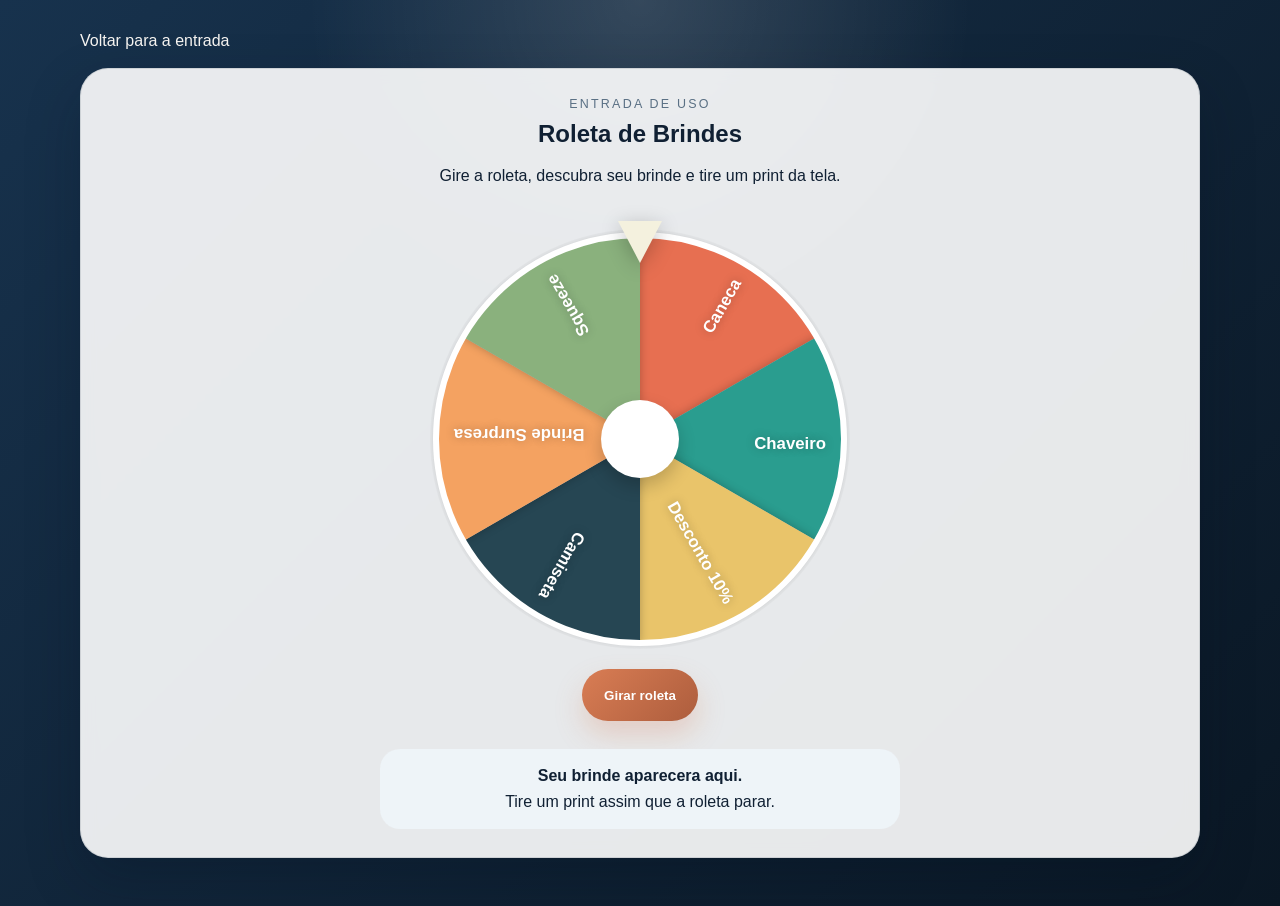
==== uso.html @ bead888b "Add files via upload" ====
<!DOCTYPE html>
<html lang="pt-BR">
  <head>
    <meta charset="UTF-8" />
    <meta name="viewport" content="width=device-width, initial-scale=1.0" />
    <title>Entrada de Uso | Roleta Eden</title>
    <link rel="stylesheet" href="./styles.css" />
  </head>
  <body class="use-page">
    <main class="page-shell">
      <a class="back-link" href="./index.html">Voltar para a entrada</a>
      <section class="panel use-panel">
        <div class="copy-block">
          <p class="eyebrow">Entrada de Uso</p>
          <h1 id="wheel-title">Roleta de Brindes</h1>
          <p id="wheel-subtitle">
            Gire a roleta, descubra seu brinde e tire um print da tela.
          </p>
        </div>

        <div class="wheel-area">
          <div class="wheel-frame">
            <div class="pointer"></div>
            <canvas id="wheel-canvas" width="420" height="420"></canvas>
            <div class="wheel-center"></div>
          </div>
          <button id="spin-button" class="primary-button">Girar roleta</button>
        </div>

        <div class="result-box" id="result-box">
          <strong>Seu brinde aparecera aqui.</strong>
          <span>Tire um print assim que a roleta parar.</span>
        </div>
      </section>
    </main>

    <script src="./uso.js"></script>
  </body>
</html>
---- styles.css ----
:root {
  --bg-start: #17324d;
  --bg-end: #0a1724;
  --panel: rgba(255, 255, 255, 0.9);
  --text: #102033;
  --accent: #d97d54;
  --accent-dark: #ad5d3d;
  --secondary: #30546f;
  --border: rgba(16, 32, 51, 0.12);
  --shadow: 0 22px 55px rgba(6, 18, 34, 0.24);
}

* {
  box-sizing: border-box;
}

body {
  margin: 0;
  min-height: 100vh;
  font-family: "Trebuchet MS", sans-serif;
  color: var(--text);
  background:
    radial-gradient(circle at top, rgba(255, 255, 255, 0.14), transparent 30%),
    linear-gradient(135deg, var(--bg-start), var(--bg-end));
}

.landing-shell,
.page-shell {
  width: min(1120px, calc(100% - 32px));
  margin: 0 auto;
  padding: 32px 0 48px;
}

.landing-shell {
  min-height: 100vh;
  display: grid;
  place-items: center;
}

.landing-card,
.panel {
  background: var(--panel);
  border: 1px solid var(--border);
  border-radius: 28px;
  box-shadow: var(--shadow);
  backdrop-filter: blur(8px);
}

.landing-card {
  max-width: 760px;
  padding: 48px;
}

.panel {
  padding: 28px;
}

.eyebrow {
  margin: 0 0 10px;
  text-transform: uppercase;
  letter-spacing: 0.18em;
  font-size: 0.78rem;
  color: #5a7084;
}

h1,
h2,
p {
  margin-top: 0;
}

h1,
h2 {
  line-height: 1.1;
}

.intro {
  font-size: 1.05rem;
  max-width: 56ch;
}

.entry-links {
  display: flex;
  gap: 16px;
  flex-wrap: wrap;
  margin-top: 32px;
}

.entry-link,
.primary-button,
.secondary-button {
  display: inline-flex;
  align-items: center;
  justify-content: center;
  min-height: 52px;
  padding: 0 22px;
  border-radius: 999px;
  font-weight: 700;
  text-decoration: none;
  cursor: pointer;
  transition: transform 0.2s ease, box-shadow 0.2s ease, background 0.2s ease;
}

.entry-link:hover,
.primary-button:hover,
.secondary-button:hover {
  transform: translateY(-2px);
}

.use-link,
.primary-button {
  color: #fff;
  background: linear-gradient(135deg, var(--accent), var(--accent-dark));
  border: none;
  box-shadow: 0 14px 28px rgba(217, 125, 84, 0.25);
}

.admin-link,
.secondary-button {
  color: #fff;
  background: linear-gradient(135deg, #30546f, #22394b);
  border: none;
  box-shadow: 0 14px 28px rgba(48, 84, 111, 0.24);
}

.back-link {
  display: inline-block;
  margin: 0 0 18px;
  color: #f7f5f2;
  text-decoration: none;
}

.use-panel {
  display: grid;
  gap: 28px;
  justify-items: center;
  text-align: center;
}

.wheel-area {
  display: grid;
  justify-items: center;
  gap: 20px;
}

.wheel-frame {
  position: relative;
  display: grid;
  place-items: center;
}

.pointer {
  position: absolute;
  top: -8px;
  width: 0;
  height: 0;
  border-left: 22px solid transparent;
  border-right: 22px solid transparent;
  border-top: 42px solid #f4f1de;
  z-index: 2;
  filter: drop-shadow(0 5px 10px rgba(0, 0, 0, 0.24));
}

#wheel-canvas {
  display: block;
  border-radius: 50%;
}

.wheel-center {
  position: absolute;
  width: 78px;
  height: 78px;
  border-radius: 50%;
  background: #fff;
  box-shadow: 0 8px 18px rgba(0, 0, 0, 0.2);
}

.result-box,
.note-box {
  width: min(100%, 520px);
  padding: 18px 20px;
  border-radius: 20px;
  background: #eef4f8;
}

.result-box span,
.feedback {
  display: block;
  margin-top: 8px;
}

.stack-form {
  display: grid;
  gap: 14px;
}

label {
  display: grid;
  gap: 8px;
  font-weight: 700;
}

input,
textarea {
  width: 100%;
  padding: 12px 14px;
  border-radius: 14px;
  border: 1px solid rgba(16, 32, 51, 0.18);
  font: inherit;
  color: inherit;
  background: rgba(255, 255, 255, 0.96);
}

input[type="color"] {
  min-height: 52px;
  padding: 6px;
}

input[type="range"] {
  padding: 0;
}

.auth-panel {
  max-width: 520px;
}

.admin-panel {
  margin-top: 18px;
}

.admin-grid {
  display: grid;
  grid-template-columns: 1.4fr 0.9fr;
  gap: 28px;
}

.hidden {
  display: none;
}

.success {
  color: #1f7a53;
}

.error {
  color: #ac3f37;
}

@media (max-width: 900px) {
  .admin-grid {
    grid-template-columns: 1fr;
  }

  .landing-card,
  .panel {
    padding: 22px;
  }
}
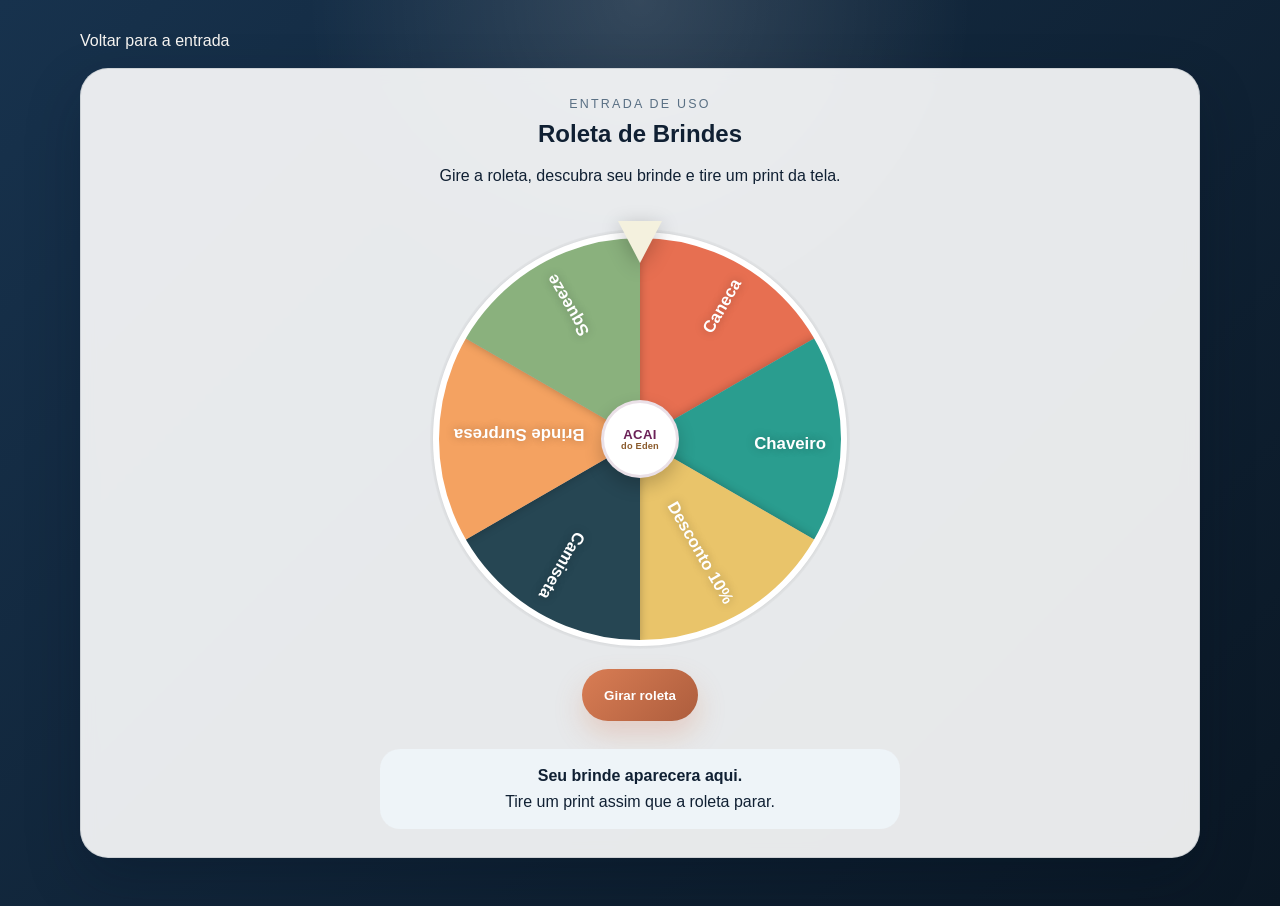
==== commit 93e65287: "Add files via upload" ====
--- a/uso.html
+++ b/uso.html
@@ -22,7 +22,10 @@
           <div class="wheel-frame">
             <div class="pointer"></div>
             <canvas id="wheel-canvas" width="420" height="420"></canvas>
-            <div class="wheel-center"></div>
+            <div class="wheel-center">
+              <span class="wheel-center-top">Acai</span>
+              <span class="wheel-center-bottom">do Eden</span>
+            </div>
           </div>
           <button id="spin-button" class="primary-button">Girar roleta</button>
         </div>
--- a/styles.css
+++ b/styles.css
@@ -135,18 +135,23 @@
   gap: 28px;
   justify-items: center;
   text-align: center;
+  width: 100%;
 }
 
 .wheel-area {
   display: grid;
   justify-items: center;
   gap: 20px;
+  width: 100%;
 }
 
 .wheel-frame {
   position: relative;
   display: grid;
   place-items: center;
+  width: 100%;
+  max-width: 100%;
+  margin: 0 auto;
 }
 
 .pointer {
@@ -164,15 +169,47 @@
 #wheel-canvas {
   display: block;
   border-radius: 50%;
+  max-width: 100%;
+  height: auto;
 }
 
 .wheel-center {
   position: absolute;
   width: 78px;
   height: 78px;
+  display: grid;
+  place-items: center;
+  align-content: center;
+  gap: 1px;
+  padding: 10px 8px;
   border-radius: 50%;
-  background: #fff;
+  background:
+    radial-gradient(circle at 30% 30%, #ffffff 0%, #fff7fb 40%, #f3e7f0 100%);
+  border: 3px solid rgba(105, 39, 86, 0.14);
   box-shadow: 0 8px 18px rgba(0, 0, 0, 0.2);
+  text-align: center;
+  z-index: 1;
+}
+
+.wheel-center-top,
+.wheel-center-bottom {
+  display: block;
+  line-height: 1;
+}
+
+.wheel-center-top {
+  font-size: 0.82rem;
+  font-weight: 900;
+  letter-spacing: 0.03em;
+  color: #6b2157;
+  text-transform: uppercase;
+}
+
+.wheel-center-bottom {
+  font-size: 0.58rem;
+  font-weight: 800;
+  color: #8a5a2b;
+  letter-spacing: 0.02em;
 }
 
 .result-box,
@@ -256,3 +293,47 @@
     padding: 22px;
   }
 }
+
+@media (max-width: 640px) {
+  .landing-shell,
+  .page-shell {
+    width: min(100% - 20px, 1120px);
+    padding: 20px 0 32px;
+  }
+
+  .use-panel {
+    gap: 22px;
+  }
+
+  .copy-block,
+  .result-box {
+    width: 100%;
+  }
+
+  .pointer {
+    top: -4px;
+    border-left-width: 16px;
+    border-right-width: 16px;
+    border-top-width: 30px;
+  }
+
+  .wheel-center {
+    width: 56px;
+    height: 56px;
+    padding: 7px 5px;
+  }
+
+  .wheel-center-top {
+    font-size: 0.58rem;
+  }
+
+  .wheel-center-bottom {
+    font-size: 0.44rem;
+  }
+
+  .primary-button,
+  .secondary-button,
+  .entry-link {
+    width: 100%;
+  }
+}
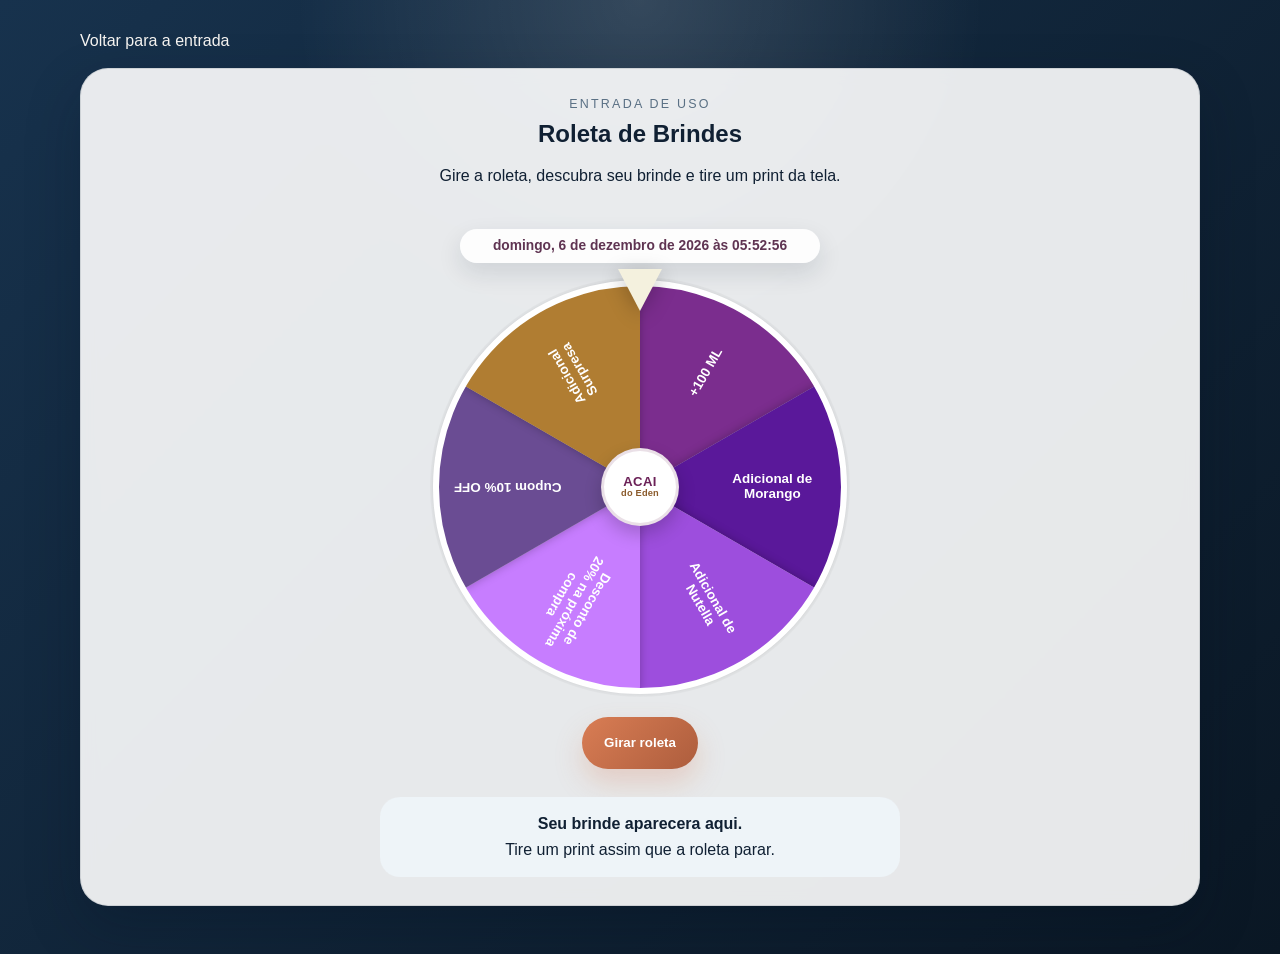
==== commit e335a58b: "Add files via upload" ====
--- a/uso.html
+++ b/uso.html
@@ -20,11 +20,14 @@
 
         <div class="wheel-area">
           <div class="wheel-frame">
-            <div class="pointer"></div>
-            <canvas id="wheel-canvas" width="420" height="420"></canvas>
-            <div class="wheel-center">
-              <span class="wheel-center-top">Acai</span>
-              <span class="wheel-center-bottom">do Eden</span>
+            <div class="spin-datetime" id="spin-datetime"></div>
+            <div class="wheel-stage">
+              <div class="pointer"></div>
+              <canvas id="wheel-canvas" width="420" height="420"></canvas>
+              <div class="wheel-center">
+                <span class="wheel-center-top">Acai</span>
+                <span class="wheel-center-bottom">do Eden</span>
+              </div>
             </div>
           </div>
           <button id="spin-button" class="primary-button">Girar roleta</button>
--- a/styles.css
+++ b/styles.css
@@ -146,12 +146,31 @@
 }
 
 .wheel-frame {
-  position: relative;
   display: grid;
   place-items: center;
+  gap: 14px;
   width: 100%;
   max-width: 100%;
   margin: 0 auto;
+}
+
+.spin-datetime {
+  width: min(100%, 360px);
+  padding: 8px 14px;
+  border-radius: 999px;
+  background: rgba(255, 255, 255, 0.92);
+  color: #5f3452;
+  font-size: 0.86rem;
+  font-weight: 700;
+  line-height: 1.25;
+  box-shadow: 0 10px 24px rgba(16, 32, 51, 0.12);
+  text-align: center;
+}
+
+.wheel-stage {
+  position: relative;
+  display: grid;
+  place-items: center;
 }
 
 .pointer {
@@ -317,6 +336,12 @@
     border-top-width: 30px;
   }
 
+  .spin-datetime {
+    width: min(100%, 280px);
+    padding: 7px 12px;
+    font-size: 0.74rem;
+  }
+
   .wheel-center {
     width: 56px;
     height: 56px;
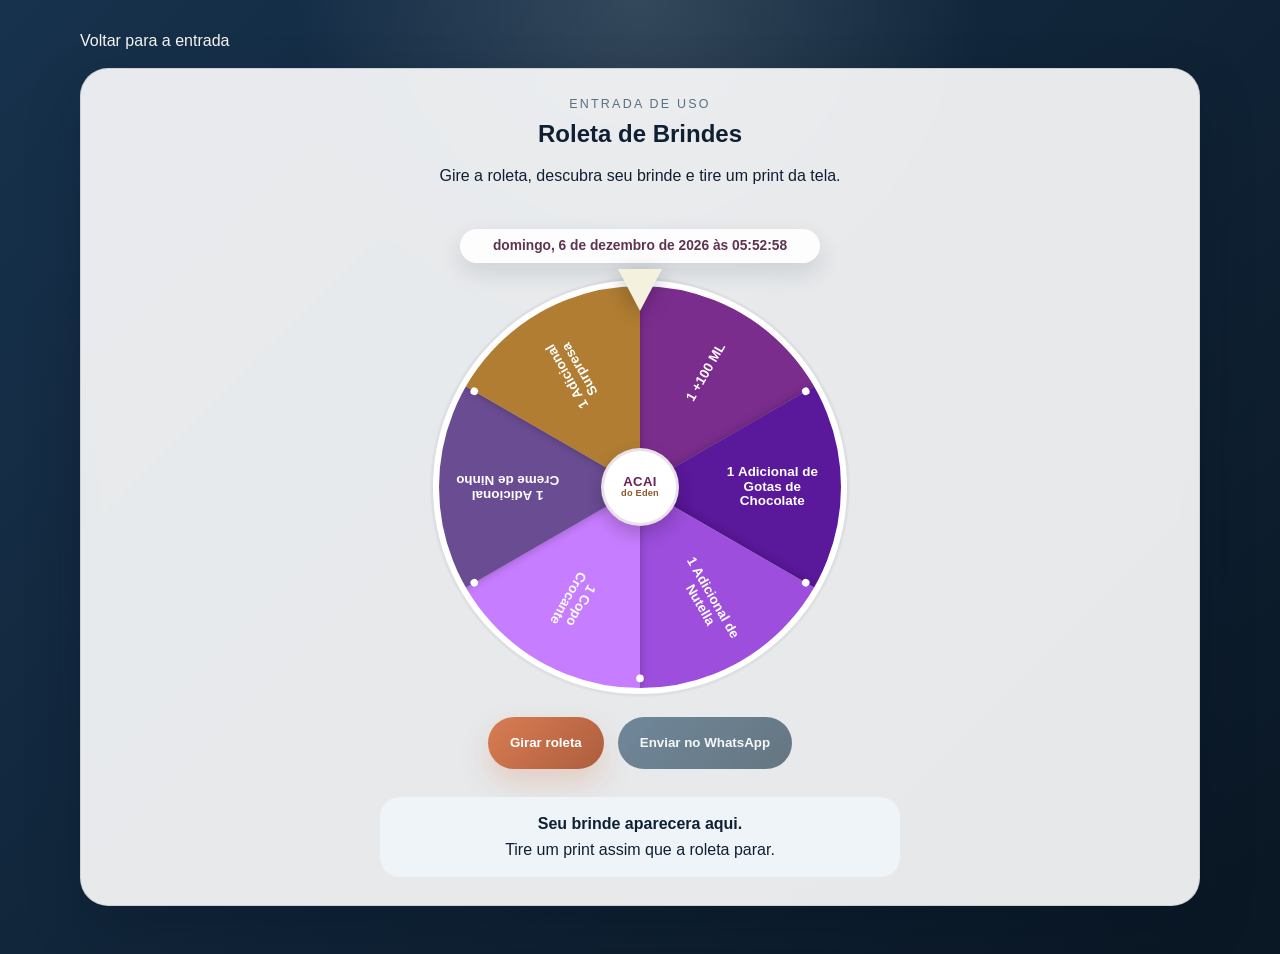
==== commit 1b848302: "Add files via upload" ====
--- a/uso.html
+++ b/uso.html
@@ -30,7 +30,12 @@
               </div>
             </div>
           </div>
-          <button id="spin-button" class="primary-button">Girar roleta</button>
+          <div class="action-buttons">
+            <button id="spin-button" class="primary-button">Girar roleta</button>
+            <button id="whatsapp-button" class="secondary-button" disabled>
+              Enviar no WhatsApp
+            </button>
+          </div>
         </div>
 
         <div class="result-box" id="result-box">
--- a/styles.css
+++ b/styles.css
@@ -107,6 +107,14 @@
   transform: translateY(-2px);
 }
 
+.primary-button:disabled,
+.secondary-button:disabled {
+  cursor: not-allowed;
+  opacity: 0.65;
+  transform: none;
+  box-shadow: none;
+}
+
 .use-link,
 .primary-button {
   color: #fff;
@@ -143,6 +151,13 @@
   justify-items: center;
   gap: 20px;
   width: 100%;
+}
+
+.action-buttons {
+  display: flex;
+  gap: 14px;
+  flex-wrap: wrap;
+  justify-content: center;
 }
 
 .wheel-frame {
@@ -361,4 +376,8 @@
   .entry-link {
     width: 100%;
   }
-}
+
+  .action-buttons {
+    width: 100%;
+  }
+}
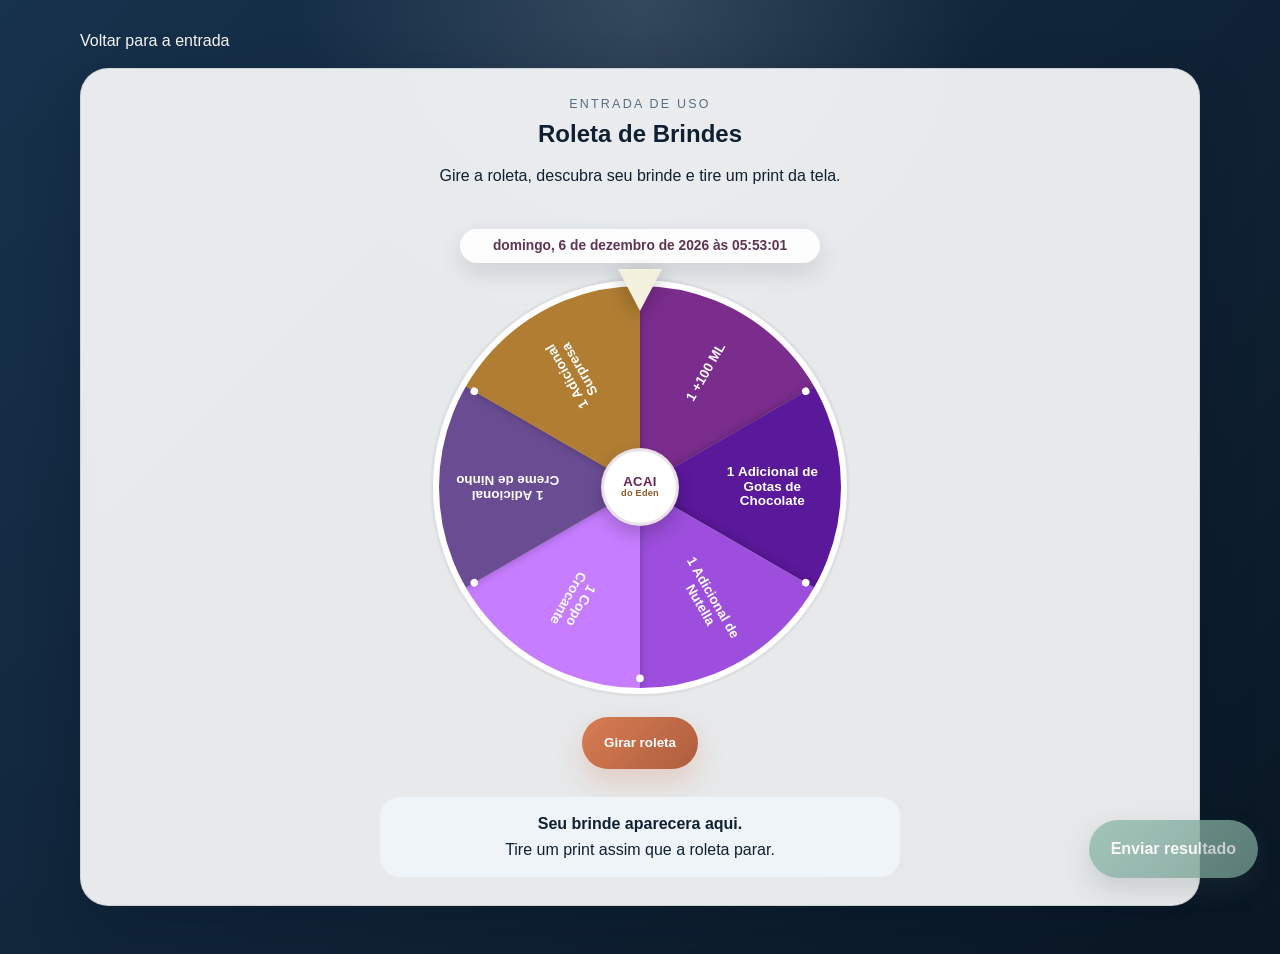
==== commit 60eb7d8d: "Add files via upload" ====
--- a/uso.html
+++ b/uso.html
@@ -30,12 +30,7 @@
               </div>
             </div>
           </div>
-          <div class="action-buttons">
-            <button id="spin-button" class="primary-button">Girar roleta</button>
-            <button id="whatsapp-button" class="secondary-button" disabled>
-              Enviar no WhatsApp
-            </button>
-          </div>
+          <button id="spin-button" class="primary-button">Girar roleta</button>
         </div>
 
         <div class="result-box" id="result-box">
@@ -45,6 +40,10 @@
       </section>
     </main>
 
+    <button id="whatsapp-button" class="whatsapp-float" disabled>
+      Enviar resultado
+    </button>
+
     <script src="./uso.js"></script>
   </body>
 </html>
--- a/styles.css
+++ b/styles.css
@@ -153,13 +153,6 @@
   width: 100%;
 }
 
-.action-buttons {
-  display: flex;
-  gap: 14px;
-  flex-wrap: wrap;
-  justify-content: center;
-}
-
 .wheel-frame {
   display: grid;
   place-items: center;
@@ -260,6 +253,40 @@
   margin-top: 8px;
 }
 
+.whatsapp-float {
+  position: fixed;
+  display: inline-flex;
+  align-items: center;
+  justify-content: center;
+  right: 22px;
+  bottom: 22px;
+  z-index: 30;
+  min-height: 58px;
+  padding: 0 22px;
+  border: none;
+  border-radius: 999px;
+  color: #fff;
+  font: inherit;
+  font-weight: 800;
+  background: linear-gradient(135deg, #25d366, #128c7e);
+  box-shadow: 0 18px 36px rgba(18, 140, 126, 0.34);
+  cursor: pointer;
+  transition: transform 0.2s ease, box-shadow 0.2s ease, opacity 0.2s ease;
+}
+
+.whatsapp-float:hover {
+  transform: translateY(-2px);
+  box-shadow: 0 22px 40px rgba(18, 140, 126, 0.38);
+}
+
+.whatsapp-float:disabled {
+  opacity: 0.78;
+  cursor: not-allowed;
+  background: linear-gradient(135deg, #8ebbaa, #72998f);
+  box-shadow: 0 12px 28px rgba(72, 97, 90, 0.24);
+  transform: none;
+}
+
 .stack-form {
   display: grid;
   gap: 14px;
@@ -377,7 +404,11 @@
     width: 100%;
   }
 
-  .action-buttons {
-    width: 100%;
-  }
-}
+  .whatsapp-float {
+    right: 14px;
+    bottom: 14px;
+    left: 14px;
+    width: calc(100% - 28px);
+    justify-content: center;
+  }
+}
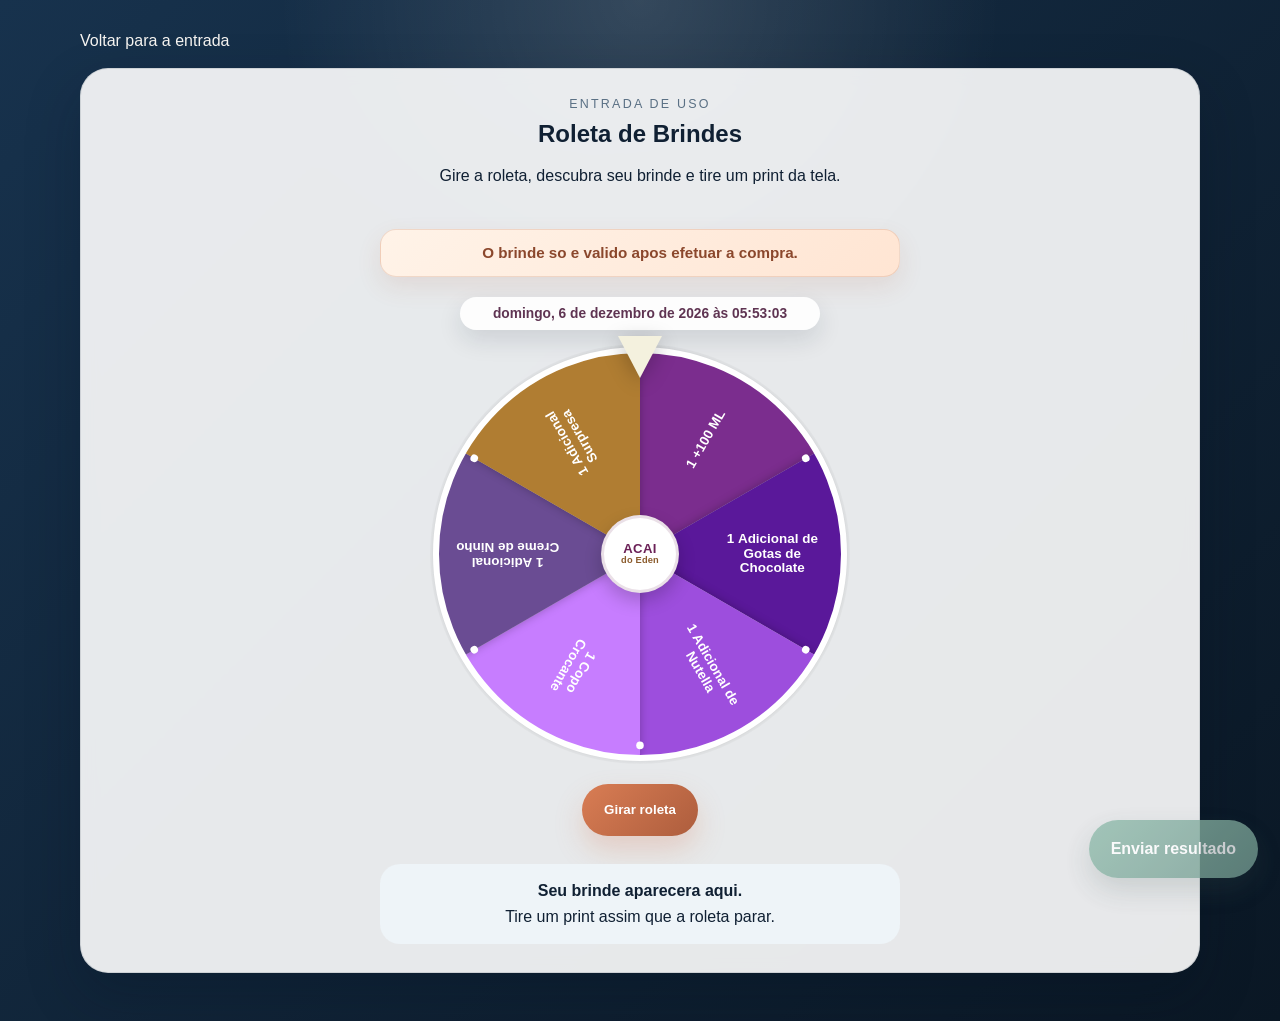
==== commit e31fe544: "Add files via upload" ====
--- a/uso.html
+++ b/uso.html
@@ -19,6 +19,9 @@
         </div>
 
         <div class="wheel-area">
+          <div class="promo-warning">
+            O brinde so e valido apos efetuar a compra.
+          </div>
           <div class="wheel-frame">
             <div class="spin-datetime" id="spin-datetime"></div>
             <div class="wheel-stage">
--- a/styles.css
+++ b/styles.css
@@ -151,6 +151,20 @@
   justify-items: center;
   gap: 20px;
   width: 100%;
+}
+
+.promo-warning {
+  width: min(100%, 520px);
+  padding: 12px 18px;
+  border: 1px solid rgba(173, 93, 61, 0.18);
+  border-radius: 16px;
+  background: linear-gradient(135deg, #fff3e8, #ffe5d3);
+  color: #8b472c;
+  font-size: 0.95rem;
+  font-weight: 800;
+  line-height: 1.4;
+  text-align: center;
+  box-shadow: 0 10px 24px rgba(173, 93, 61, 0.12);
 }
 
 .wheel-frame {
